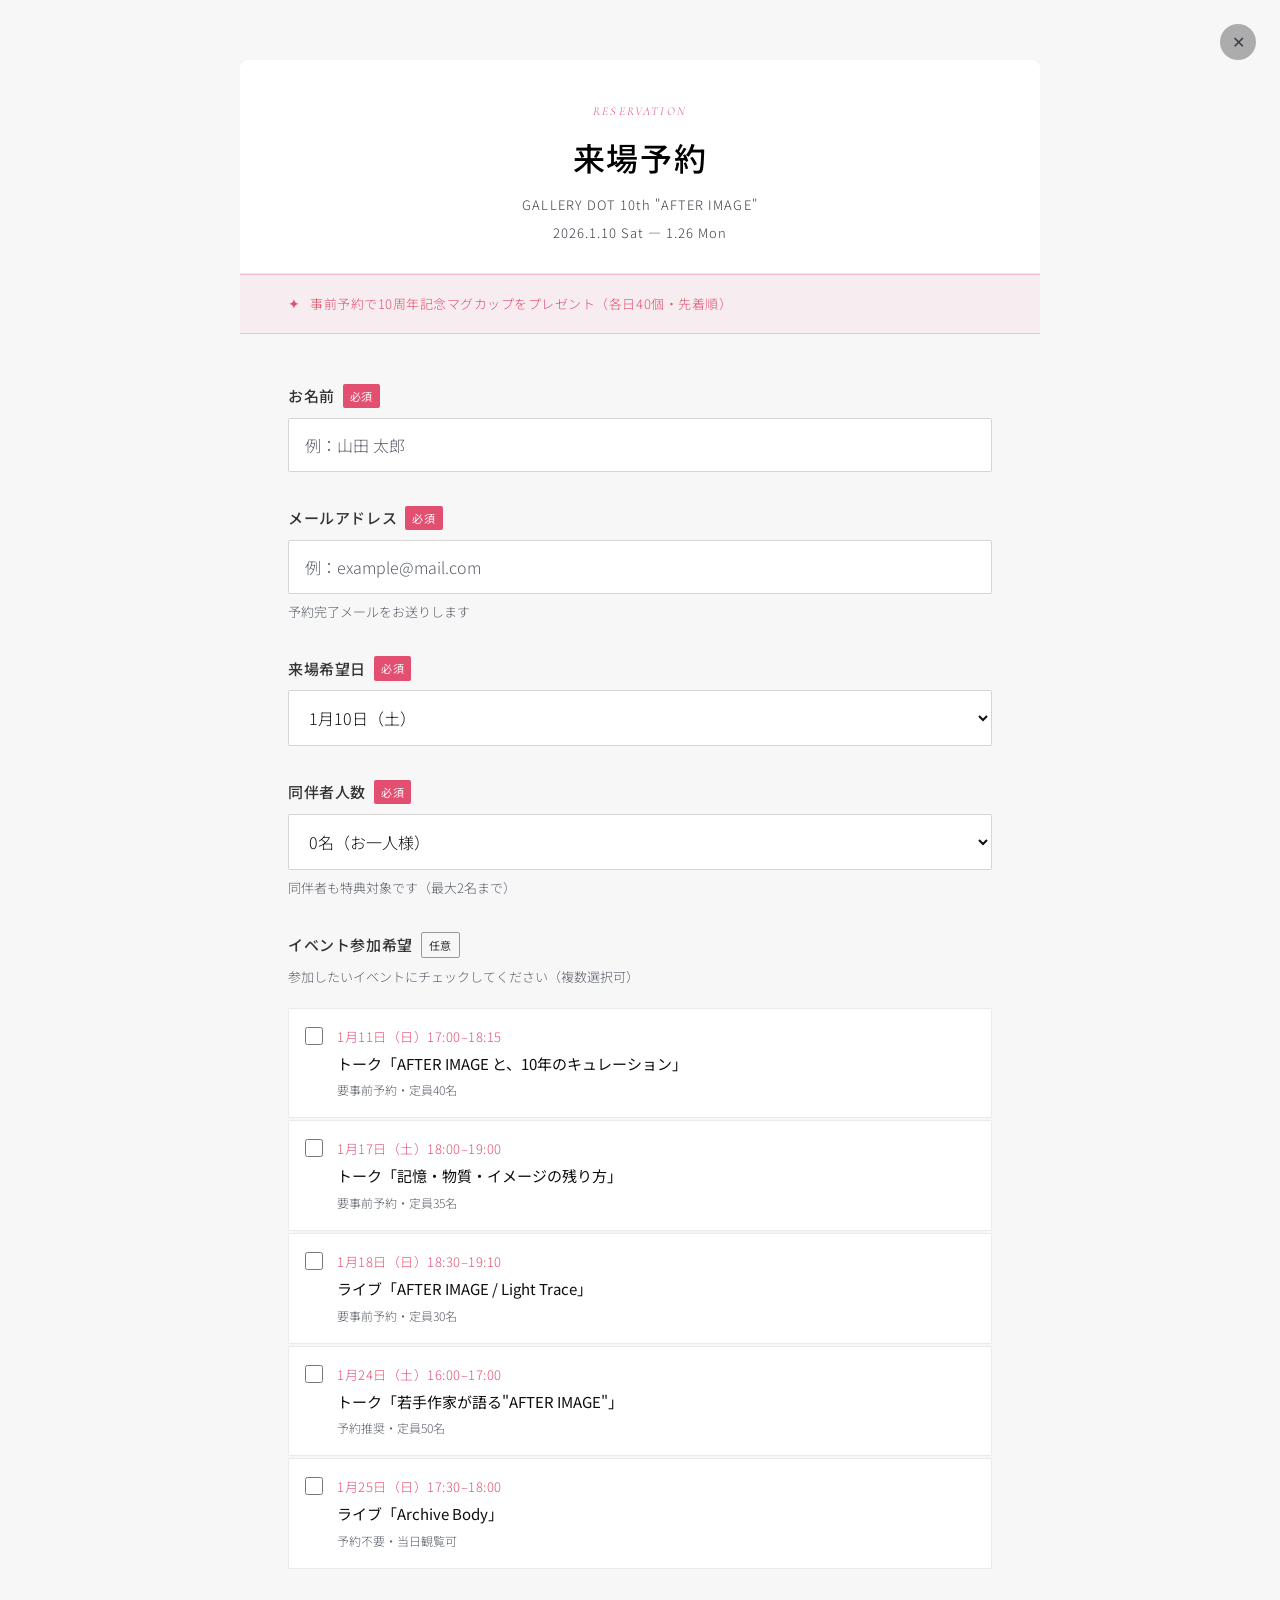
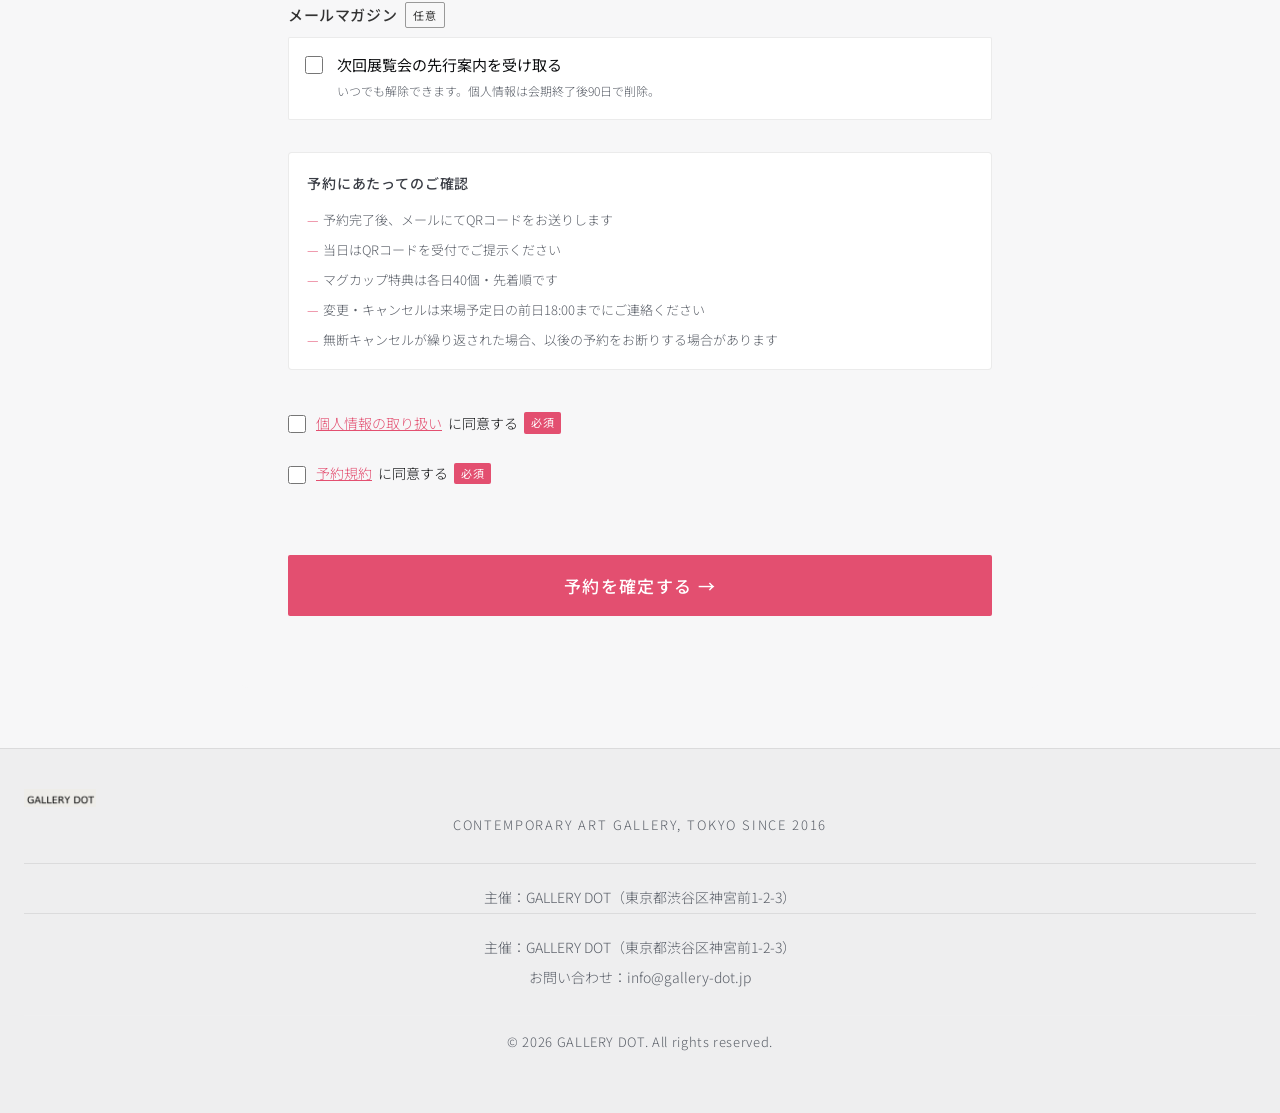
==== reservation.html @ 7c8cb05c "GALLERY DOT LP 完成版" ====
<!DOCTYPE html>
<html lang="ja">
<head>
<meta charset="UTF-8">
<meta name="viewport" content="width=device-width, initial-scale=1.0, maximum-scale=1.0">
<title>来場予約 | GALLERY DOT 10th "AFTER IMAGE"</title>
<meta name="description" content="GALLERY DOT 10周年記念展「AFTER IMAGE」の来場予約フォームです。事前予約で限定マグカップをプレゼント。">
<link rel="icon" href="favicon.ico">
<link rel="icon" type="image/png" sizes="32x32" href="favicon-32x32.png">
<link rel="icon" type="image/png" sizes="16x16" href="favicon-16x16.png">
<link rel="apple-touch-icon" href="apple-touch-icon.png">
<link rel="manifest" href="site.webmanifest">
<link rel="preconnect" href="https://fonts.googleapis.com">
<link href="https://fonts.googleapis.com/css2?family=Cormorant:ital,wght@0,300;0,400;1,300;1,400&family=Noto+Sans+JP:wght@300;400;500&display=swap" rel="stylesheet">
<link rel="stylesheet" href="style.css">
<link rel="stylesheet" href="reservation.css">
</head>
<body>

<!-- 閉じるボタン -->
<a href="index.html" class="rsv-close">✕</a>

<!-- ヘッダー -->
<section class="rsv-hero">
  <p class="rsv-label">Reservation</p>
  <h1 class="rsv-h1">来場予約</h1>
  <p class="rsv-sub">GALLERY DOT 10th "AFTER IMAGE"</p>
  <p class="rsv-date">2026.1.10 Sat — 1.26 Mon</p>
</section>

<!-- 特典バナー -->
<div class="rsv-gift-bar">
  <span class="rsv-gift-icon">✦</span>
  <p class="rsv-gift-txt">事前予約で10周年記念マグカップをプレゼント（各日40個・先着順）</p>
</div>

<!-- フォーム -->
<section class="rsv-form-sec">
  <form class="rsv-form" onsubmit="handleSubmit(event); return false;" novalidate>

    <!-- お名前 -->
    <div class="rsv-field">
      <label class="rsv-lbl">お名前 <span class="rsv-req">必須</span></label>
      <input type="text" name="name" class="rsv-input" placeholder="例：山田 太郎" required>
    </div>

    <!-- メールアドレス -->
    <div class="rsv-field">
      <label class="rsv-lbl">メールアドレス <span class="rsv-req">必須</span></label>
      <input type="email" name="email" class="rsv-input" placeholder="例：example@mail.com" required>
      <p class="rsv-hint">予約完了メールをお送りします</p>
    </div>

    <!-- 来場希望日 -->
    <div class="rsv-field">
      <label class="rsv-lbl">来場希望日 <span class="rsv-req">必須</span></label>
      <select name="date" class="rsv-select" required>
        <option value="0110">1月10日（土）</option>
        <option value="0111">1月11日（日）</option>
        <option value="0112">1月12日（月）</option>
        <option value="0113">1月13日（火）※休廊</option>
        <option value="0114">1月14日（水）</option>
        <option value="0115">1月15日（木）</option>
        <option value="0116">1月16日（金）</option>
        <option value="0117">1月17日（土）</option>
        <option value="0118">1月18日（日）</option>
        <option value="0119">1月19日（月）</option>
        <option value="0120">1月20日（火）※休廊</option>
        <option value="0121">1月21日（水）</option>
        <option value="0122">1月22日（木）</option>
        <option value="0123">1月23日（金）</option>
        <option value="0124">1月24日（土）</option>
        <option value="0125">1月25日（日）</option>
        <option value="0126">1月26日（月）</option>
      </select>
    </div>

    <!-- 同伴者人数 -->
    <div class="rsv-field">
      <label class="rsv-lbl">同伴者人数 <span class="rsv-req">必須</span></label>
      <select name="companions" class="rsv-select" required>
        <option value="0">0名（お一人様）</option>
        <option value="1">1名</option>
        <option value="2">2名</option>
      </select>
      <p class="rsv-hint">同伴者も特典対象です（最大2名まで）</p>
    </div>

    <!-- イベント参加希望 -->
    <div class="rsv-field">
      <label class="rsv-lbl">イベント参加希望 <span class="rsv-opt">任意</span></label>
      <p class="rsv-hint" style="margin-bottom:12px;">参加したいイベントにチェックしてください（複数選択可）</p>

      <div class="rsv-check-list">
        <label class="rsv-check-row">
          <input type="checkbox" class="rsv-checkbox" value="1111">
          <div class="rsv-check-body">
            <p class="rsv-check-date">1月11日（日）17:00–18:15</p>
            <p class="rsv-check-title">トーク「AFTER IMAGE と、10年のキュレーション」</p>
            <p class="rsv-check-note">要事前予約・定員40名</p>
          </div>
        </label>

        <label class="rsv-check-row">
          <input type="checkbox" class="rsv-checkbox" value="1117">
          <div class="rsv-check-body">
            <p class="rsv-check-date">1月17日（土）18:00–19:00</p>
            <p class="rsv-check-title">トーク「記憶・物質・イメージの残り方」</p>
            <p class="rsv-check-note">要事前予約・定員35名</p>
          </div>
        </label>

        <label class="rsv-check-row">
          <input type="checkbox" class="rsv-checkbox" value="1118">
          <div class="rsv-check-body">
            <p class="rsv-check-date">1月18日（日）18:30–19:10</p>
            <p class="rsv-check-title">ライブ「AFTER IMAGE / Light Trace」</p>
            <p class="rsv-check-note">要事前予約・定員30名</p>
          </div>
        </label>

        <label class="rsv-check-row">
          <input type="checkbox" class="rsv-checkbox" value="1124">
          <div class="rsv-check-body">
            <p class="rsv-check-date">1月24日（土）16:00–17:00</p>
            <p class="rsv-check-title">トーク「若手作家が語る"AFTER IMAGE"」</p>
            <p class="rsv-check-note">予約推奨・定員50名</p>
          </div>
        </label>

        <label class="rsv-check-row">
          <input type="checkbox" class="rsv-checkbox" value="1125">
          <div class="rsv-check-body">
            <p class="rsv-check-date">1月25日（日）17:30–18:00</p>
            <p class="rsv-check-title">ライブ「Archive Body」</p>
            <p class="rsv-check-note">予約不要・当日観覧可</p>
          </div>
        </label>
      </div>
    </div>

    <!-- メールマガジン -->
    <div class="rsv-field">
      <label class="rsv-lbl">メールマガジン <span class="rsv-opt">任意</span></label>
      <label class="rsv-check-row">
        <input type="checkbox" class="rsv-checkbox" value="mail">
        <div class="rsv-check-body">
          <p class="rsv-check-title">次回展覧会の先行案内を受け取る</p>
          <p class="rsv-check-note">いつでも解除できます。個人情報は会期終了後90日で削除。</p>
        </div>
      </label>
    </div>

    <!-- 注意事項 -->
    <div class="rsv-notes">
      <p class="rsv-notes-head">予約にあたってのご確認</p>
      <ul class="rsv-notes-list">
        <li>予約完了後、メールにてQRコードをお送りします</li>
        <li>当日はQRコードを受付でご提示ください</li>
        <li>マグカップ特典は各日40個・先着順です</li>
        <li>変更・キャンセルは来場予定日の前日18:00までにご連絡ください</li>
        <li>無断キャンセルが繰り返された場合、以後の予約をお断りする場合があります</li>
      </ul>
    </div>

    <!-- 同意チェックボックス -->
    <div class="rsv-field">
      <label class="rsv-agree-row">
        <input type="checkbox" class="rsv-checkbox" id="agreePrivacy">
        <span class="rsv-agree-txt"><a href="#" class="rsv-agree-link">個人情報の取り扱い</a>に同意する <span class="rsv-req">必須</span></span>
      </label>
      <label class="rsv-agree-row">
        <input type="checkbox" class="rsv-checkbox" id="agreeTerms">
        <span class="rsv-agree-txt"><a href="#" class="rsv-agree-link">予約規約</a>に同意する <span class="rsv-req">必須</span></span>
      </label>
      <p class="rsv-error" id="agreeError"></p>
    </div>

    <!-- 送信ボタン -->
    <button type="button" class="rsv-submit" onclick="handleSubmit(event)">
      予約を確定する →
    </button>

  </form>
</section>

<!-- フッター -->
<footer class="footer">
  <img src="images/gallery_dot_logo.png" alt="GALLERY DOT" class="footer-logo">
  <p class="footer-tag">Contemporary Art Gallery, Tokyo since 2016</p>
  <div class="footer-info">
    主催：GALLERY DOT（東京都渋谷区神宮前1-2-3）<br>
    <div class="footer-info">
    主催：GALLERY DOT（東京都渋谷区神宮前1-2-3）<br>
    お問い合わせ：<a href="mailto:info@gallery-dot.jp">info@gallery-dot.jp</a>
  </div>
  <p class="footer-copy">&copy; 2026 GALLERY DOT. All rights reserved.</p>
</footer>

<script src="reservation.js"></script>

</body>
</html>
---- style.css ----
:root {
  --ink:#111216; --ink2:#18191f; --slate:#5A5F68;
  --mist:#F7F7F8; --mist2:#EEEEEF;
  --magenta:#E34F70; --aqua:#3AA7C9;
  --t1:#F0F0F2; --t2:#A8ABB4; --t3:#5A5F68;
  --lt1:#0D0E10; --lt2:#3A3D45; --lt3:#5A5F68;
  --bd:rgba(255,255,255,0.07); --bd2:rgba(255,255,255,0.13);
  --lbd:rgba(0,0,0,0.08); --lbd2:rgba(0,0,0,0.16);
  --ff-d:'Cormorant','Georgia',serif;
  --ff-b:'Noto Sans JP',sans-serif;
}
*,*::before,*::after{box-sizing:border-box;margin:0;padding:0;}
html,body{margin:0;padding:0;width:100%;}
html{scroll-behavior:smooth;-webkit-tap-highlight-color:transparent;background:#111216;overflow-y:scroll;}
html::-webkit-scrollbar{display:none;}
html{-ms-overflow-style:none;scrollbar-width:none;}
body{background:var(--ink);color:var(--t1);font-family:var(--ff-b);font-weight:300;font-size:16px;line-height:1.85;max-width:430px;margin:0 auto;overflow-x:hidden;}
img{display:block;width:100%;height:auto;}
a{color:inherit;text-decoration:none;}

/* HERO */
.hero{position:relative;min-height:100vh;min-height:100svh;display:flex;flex-direction:column;justify-content:flex-end;padding-bottom:64px;overflow:hidden;}
.hero-bg{position:absolute;inset:0;z-index:0;background:#080a0c;}
.hero-bg img{width:100%;height:100%;object-fit:cover;object-position:20% center;opacity:.9;}
.hero-ov{position:absolute;inset:0;z-index:1;background:linear-gradient(to bottom,rgba(11,12,16,.1) 0%,rgba(11,12,16,.05) 30%,rgba(11,12,16,.55) 60%,rgba(11,12,16,.95) 85%,rgba(11,12,16,1) 100%);}
.hero-content{position:relative;z-index:2;padding:0 24px;}
.hero-eye{font-size:16px;letter-spacing:.14em;color:var(--magenta);text-transform:uppercase;margin-bottom:18px;display:flex;align-items:center;gap:10px;}
.hero-eye::before{content:'';display:block;width:20px;height:1px;background:var(--magenta);}
.hero-h1{font-family:var(--ff-d);font-weight:300;font-size:62px;letter-spacing:.03em;line-height:.92;color:var(--t1);margin-bottom:6px;}
.hero-h1 em{font-style:italic;color:var(--magenta);}
.hero-sub{font-family:var(--ff-d);font-size:32px;letter-spacing:.6em;color:var(--t1);font-weight:300;margin-bottom:28px;font-style:italic;opacity:.6;text-indent:.6em;}
.hero-date{font-size:16px;letter-spacing:.08em;color:var(--t2);margin-bottom:4px;}
.hero-date strong{color:var(--t1);font-weight:400;}
.hero-venue{font-size:16px;letter-spacing:.06em;color:var(--t3);margin-bottom:32px;}
.cta-stack{display:flex;flex-direction:column;gap:10px;}
.btn-p{display:flex;align-items:center;justify-content:center;gap:8px;background:transparent;color:var(--magenta);font-size:16px;letter-spacing:.08em;font-weight:500;text-transform:uppercase;padding:15px;border-radius:2px;border:1.5px solid var(--magenta);}
.btn-p:active{background:rgba(227,79,112,.1);}
.btn-s{display:flex;align-items:center;justify-content:center;border:0.5px solid var(--bd2);color:var(--t2);font-size:16px;letter-spacing:.08em;text-transform:uppercase;padding:14px;border-radius:2px;}
.hero-scroll{position:absolute;bottom:14px;left:0;right:0;z-index:3;display:flex;justify-content:center;opacity:.28;}
.scroll-line{width:1px;height:36px;background:linear-gradient(to bottom,transparent,var(--t2));animation:sDown 2.2s ease-in-out infinite;}
@keyframes sDown{0%{transform:scaleY(0);transform-origin:top;}50%{transform:scaleY(1);transform-origin:top;}51%{transform:scaleY(1);transform-origin:bottom;}100%{transform:scaleY(0);transform-origin:bottom;}}
@keyframes fUp{from{opacity:0;transform:translateY(16px);}to{opacity:1;transform:translateY(0);}}
.hero-content>*{opacity:0;animation:fUp .85s ease-out forwards;}
.hero-eye{animation-delay:.15s;}.hero-h1{animation-delay:.3s;}.hero-sub{animation-delay:.42s;}.hero-date{animation-delay:.52s;}.hero-venue{animation-delay:.57s;}.cta-stack{animation-delay:.68s;}

/* A-2: 条件テキスト */
.hero-condition {
  font-size: 13px;
  color: var(--t3);
  text-align: center;
  margin-top: 8px;
  letter-spacing: .04em;
}

/* SECTION */
.sec{padding:60px 24px;}
.sec-alt{background:var(--ink2);}
.sec-light{background:var(--mist);color:var(--lt1);}
.sec-light .slabel{color:var(--magenta);}
.sec-light .sec-h{color:var(--lt1);}
.slabel{display:block;font-family:var(--ff-d);font-style:italic;font-size:13px;letter-spacing:.18em;color:var(--magenta);text-transform:uppercase;margin-bottom:12px;}
.sec-h{font-family:var(--ff-d);font-weight:300;font-size:30px;line-height:1.2;color:var(--t1);margin-bottom:20px;}
.divider{width:28px;height:1px;background:var(--magenta);margin:18px 0;}

/* GIFT (light) */
.gift-badge{display:inline-flex;align-items:center;gap:6px;border:0.5px solid var(--magenta);padding:5px 14px;border-radius:2px;font-size:14px;letter-spacing:.1em;color:var(--magenta);text-transform:uppercase;margin-bottom:20px;}
.gift-h{font-family:var(--ff-d);font-size:28px;font-weight:300;line-height:1.3;color:var(--lt1);margin-bottom:5px;}
.gift-sub{font-size:16px;letter-spacing:.12em;color:var(--lt3);margin-bottom:22px;white-space:nowrap;}
.gift-img{width:100%;aspect-ratio:16/10;border-radius:3px;overflow:hidden;margin-bottom:22px;}
.gift-img img{width:100%;height:100%;object-fit:cover;object-position:center;}
.gift-appeal{margin-bottom:20px;display:flex;flex-direction:column;gap:10px;}
.gift-appeal-row{display:flex;align-items:flex-start;gap:12px;padding:14px 16px;background:#fff;border-radius:3px;border-left:2px solid var(--magenta);box-shadow:0 1px 4px rgba(0,0,0,.06);}
.gift-appeal-icon{font-size:16px;flex-shrink:0;margin-top:2px;}
.gift-appeal-text{font-size:16px;color:var(--lt2);line-height:1.7;}
.gift-appeal-text strong{color:var(--lt1);font-weight:500;}
.gift-box{background:rgba(227,79,112,.07);border:0.5px solid rgba(227,79,112,.3);border-radius:4px;padding:18px;margin-bottom:14px;}
.gift-box-head{font-size:16px;letter-spacing:.08em;color:var(--magenta);margin-bottom:12px;display:flex;align-items:center;gap:8px;font-weight:500;}
.gift-box-head::before{content:'!';width:22px;height:22px;border-radius:50%;background:var(--magenta);color:#fff;font-size:13px;font-weight:700;display:flex;align-items:center;justify-content:center;flex-shrink:0;}
.gift-list{list-style:none;display:flex;flex-direction:column;gap:9px;}
.gift-list li{font-size:16px;color:var(--lt2);padding-left:18px;position:relative;line-height:1.7;}
.gift-list li::before{content:'—';position:absolute;left:0;color:var(--magenta);top:2px;}
.gift-note{font-size:16px;color:var(--lt3);line-height:1.85;}

/* C-1: STEP図 */
.gift-steps {
  display: flex;
  align-items: center;
  justify-content: center;
  gap: 8px;
  margin-bottom: 24px;
  padding: 16px;
  background: #fff;
  border-radius: 4px;
}
.gift-step {
  display: flex;
  flex-direction: column;
  align-items: center;
  justify-content: flex-start;
  gap: 6px;
  flex: 1;
  min-height: 70px;
}
.gift-step-num {
  width: 28px;
  height: 28px;
  border-radius: 50%;
  background: var(--magenta);
  color: #fff;
  font-size: 14px;
  font-weight: 700;
  display: flex;
  align-items: center;
  justify-content: center;
}
.gift-step-txt {
  font-size: 11px;
  color: var(--lt2);
  text-align: center;
  line-height: 1.5;
  word-break: keep-all;
}
.gift-step-arrow {
  font-size: 16px;
  color: var(--magenta);
  flex-shrink: 0;
}

/* CONCEPT */
.concept{position:relative;overflow:hidden;}
.concept::before{content:'AFTER IMAGE';position:absolute;top:14px;right:-20px;font-family:var(--ff-d);font-size:74px;font-weight:300;color:rgba(227,79,112,.04);white-space:nowrap;pointer-events:none;z-index:0;}
.concept-body{font-family:var(--ff-d);font-size:20px;font-weight:300;line-height:2.05;color:var(--t2);margin-bottom:22px;position:relative;z-index:1;}
.concept-body em{font-style:italic;color:var(--t1);}
.concept-body em:not([class]){font-size:inherit;vertical-align:baseline;}
.concept-num-inline{font-size:36px;vertical-align:baseline;}
.gift-num{font-size:46px;vertical-align:baseline;font-family:var(--ff-d);font-style:italic;}
.concept-note{font-size:16px;color:var(--t3);line-height:2.0;}
.concept-num{margin-top:36px;display:flex;align-items:center;gap:10px;}
.concept-n{font-family:var(--ff-d);font-size:70px;font-weight:300;color:var(--magenta);line-height:1;opacity:.5;overflow:visible;display:block;min-width:80px;}
.concept-nt{font-size:16px;letter-spacing:.12em;text-transform:uppercase;color:var(--t3);line-height:1.8;}

/* ARTISTS */
.artists{padding:60px 0;}
.artists-hd{padding:0 24px;margin-bottom:28px;}
.a-list{padding:0 24px;display:flex;flex-direction:column;gap:2px;}
.a-card{display:grid;grid-template-columns:100px 1fr;background:var(--ink2);border-radius:2px;overflow:hidden;}
.a-img{width:100px;aspect-ratio:1;overflow:hidden;flex-shrink:0;}
.a-img img{width:100%;height:100%;object-fit:cover;}
.a-body{padding:14px 15px;display:flex;flex-direction:column;justify-content:center;gap:4px;}
.a-name{font-size:17px;font-weight:400;color:var(--t1);letter-spacing:.04em;}
.a-en{font-family:var(--ff-d);font-size:14px;font-style:italic;color:var(--t3);}
.a-med{font-size:13px;letter-spacing:.08em;color:var(--aqua);text-transform:uppercase;margin-top:4px;}
.a-work{font-family:var(--ff-d);font-size:13px;font-style:italic;color:var(--t3);margin-top:1px;}
.a-inq{display:inline-flex;align-items:center;gap:5px;margin-top:8px;font-size:13px;letter-spacing:.06em;color:var(--magenta);border:0.5px solid rgba(227,79,112,.4);padding:5px 10px;border-radius:2px;transition:background .2s;align-self:flex-start;}
.a-inq:active{background:rgba(227,79,112,.12);}
.a-note{font-size:16px;color:var(--t3);padding:16px 24px 0;line-height:1.85;}

/* TIMELINE */
.tl-list{position:relative;margin-top:28px;}
.tl-list::before{content:'';position:absolute;top:8px;bottom:0;left:44px;width:0.5px;background:var(--bd);}
.tl-row{display:grid;grid-template-columns:56px 1fr;gap:14px;margin-bottom:24px;position:relative;}
.tl-row:last-child{margin-bottom:0;}
.tl-yr{font-family:var(--ff-d);font-size:16px;font-weight:400;color:var(--magenta);letter-spacing:.04em;text-align:right;padding-top:2px;position:relative;}
.tl-yr::after{content:'';position:absolute;right:-19px;top:8px;width:6px;height:6px;border-radius:50%;background:var(--bd2);border:0.5px solid var(--slate);display:none;}
.tl-row.hl .tl-yr::after{background:var(--magenta);border-color:var(--magenta);box-shadow:0 0 7px rgba(227,79,112,.5);}
.tl-txt{font-size:16px;color:var(--t2);line-height:1.85;padding-top:1px;}
.tl-tag{display:inline-block;font-size:13px;letter-spacing:.06em;color:var(--aqua);border:0.5px solid rgba(58,167,201,.4);padding:2px 8px;border-radius:2px;margin-top:5px;}

/* イベントカード画像 */
.ev-img{width:100%;aspect-ratio:16/9;overflow:hidden;border-radius:2px;margin-bottom:14px;}
.ev-img img{width:100%;height:100%;object-fit:cover;}

/* EVENTS (light) */
.ev-card{background:#fff;padding:20px;border-radius:3px;box-shadow:0 1px 4px rgba(0,0,0,.07);}
.ev-type{font-size:17px;letter-spacing:.04em;text-transform:none;margin-bottom:8px;font-weight:500;}
.ev-type.talk{color:var(--aqua);}
.ev-type.live{color:var(--magenta);}
.ev-title{font-family:var(--ff-d);font-size:20px;font-weight:400;line-height:1.4;color:var(--lt1);margin-bottom:10px;}
.ev-meta{display:flex;flex-direction:column;gap:4px;margin-bottom:12px;}
.ev-row{display:flex;gap:10px;font-size:16px;color:var(--lt3);}
.ev-row b{color:var(--lt2);font-weight:500;min-width:32px;}
.ev-speakers{font-size:16px;color:var(--lt2);line-height:1.85;border-top:0.5px solid var(--lbd);padding-top:10px;}
.ev-chip{display:inline-flex;align-items:center;gap:5px;margin-top:12px;font-size:14px;letter-spacing:.06em;text-transform:uppercase;color:var(--aqua);border:0.5px solid rgba(58,167,201,.5);padding:7px 14px;border-radius:2px;}
.ev-free{font-size:16px;color:var(--lt3);margin-top:10px;}

/* INFO */
.info-grid{margin-top:24px;display:flex;flex-direction:column;}
.info-row{display:grid;grid-template-columns:68px 1fr;gap:14px;padding:16px 0;border-bottom:0.5px solid var(--bd);}
.info-row:first-child{border-top:0.5px solid var(--bd);}
.info-lbl{font-size:14px;letter-spacing:.1em;color:var(--t2);text-transform:uppercase;padding-top:2px;}
.info-val{font-size:17px;color:var(--t1);line-height:1.85;}
.info-val strong{color:var(--t1);font-weight:500;}
.gallery-imgs-wrap{overflow:hidden;}
.gallery-single-img{width:100%;height:auto;display:block;}

/* CTA BANNER */
.cta-banner{padding:64px 24px;text-align:center;position:relative;overflow:hidden;border-top:0.5px solid var(--bd);}
.cta-banner::before{content:'';position:absolute;top:-60%;left:50%;transform:translateX(-50%);width:280px;height:280px;background:radial-gradient(circle,rgba(227,79,112,.09) 0%,transparent 70%);pointer-events:none;}
.cta-h{font-family:var(--ff-d);font-size:40px;font-weight:300;line-height:1.15;margin-bottom:8px;}
.cta-h em{font-style:italic;color:var(--magenta);}
.cta-body{font-size:16px;color:var(--t3);margin-bottom:30px;line-height:2.0;}
.cta-note{font-size:16px;color:var(--t3);margin-top:14px;line-height:1.85;}

/* A-3: 安心コピー */
.cta-reassure {
  font-size: 14px;
  color: var(--t3);
  margin-top: 10px;
  line-height: 1.8;
  text-align: center;
}

.mail-block{margin-top:28px;border:0.5px solid rgba(227,79,112,.35);border-radius:4px;padding:20px;background:rgba(227,79,112,.05);text-align:left;}
.mail-block-head{display:flex;align-items:center;gap:10px;margin-bottom:8px;}
.mail-icon{width:36px;height:36px;border-radius:50%;background:rgba(227,79,112,.18);color:var(--magenta);display:flex;align-items:center;justify-content:center;font-size:16px;flex-shrink:0;}
.mail-title{font-size:16px;font-weight:500;color:var(--t1);}
.mail-desc{font-size:16px;color:var(--t3);line-height:1.8;margin-bottom:16px;}
.mail-btn{display:flex;align-items:center;justify-content:center;gap:6px;background:var(--magenta);color:#fff;font-size:16px;letter-spacing:.08em;font-weight:500;padding:14px;border-radius:2px;text-transform:uppercase;}
.mail-btn:active{opacity:.8;}
.mail-note{font-size:14px;color:var(--t3);margin-top:10px;text-align:center;}

/* FAQ (light) */
.faq-list{margin-top:24px;}
.faq-item{border-bottom:0.5px solid var(--lbd);}
.faq-q{width:100%;display:flex;justify-content:space-between;align-items:flex-start;gap:12px;padding:18px 0;text-align:left;font-size:16px;color:var(--lt2);line-height:1.65;cursor:pointer;background:none;border:none;font-family:var(--ff-b);}
.faq-icon{flex-shrink:0;width:24px;height:24px;border:0.5px solid var(--lbd2);border-radius:50%;display:flex;align-items:center;justify-content:center;font-size:16px;color:var(--lt3);margin-top:2px;transition:all .2s;font-family:monospace;line-height:1;}
.faq-item.on .faq-icon{background:var(--magenta);border-color:var(--magenta);color:#fff;transform:rotate(45deg);}
.faq-a{font-size:16px;color:var(--lt3);line-height:1.9;padding-bottom:18px;display:none;}
.faq-item.on .faq-a{display:block;}

/* LEAD */
.lead-list{margin-top:24px;display:flex;flex-direction:column;gap:10px;}
.lead-card{display:flex;align-items:center;gap:15px;padding:18px;background:var(--ink2);border:0.5px solid var(--bd);border-radius:4px;}
.lead-icon{width:40px;height:40px;border-radius:50%;display:flex;align-items:center;justify-content:center;font-size:17px;flex-shrink:0;}
.li-mail{background:rgba(227,79,112,.14);color:var(--magenta);}
.li-line{background:rgba(6,199,85,.15);color:#06C755;}
.li-ig{background:rgba(225,48,108,.15);color:#E1306C;}
.li-x{background:rgba(255,255,255,.06);color:#fff;}
.lead-name{font-size:16px;color:var(--t1);font-weight:400;margin-bottom:3px;}
.lead-desc{font-size:14px;color:var(--t3);}
.lead-arr{color:var(--t3);font-size:20px;margin-left:auto;}

/* MINI CTA（アーティスト後・イベント後・FAQ後） */
.mini-cta{
  margin-top:28px;
  padding:22px 20px;
  background:var(--ink);
  border:0.5px solid rgba(227,79,112,.3);
  border-radius:4px;
  display:flex;
  flex-direction:column;
  gap:12px;
  text-align:center;
}
.mini-cta-txt{
  font-size:16px;
  color:var(--t2);
  line-height:1.7;
}
.mini-cta-txt strong{
  display:block;
  font-size:18px;
  color:var(--t1);
  font-weight:400;
  margin-bottom:4px;
  font-family:var(--ff-d);
}
.mini-cta-btn{
  display:flex;align-items:center;justify-content:center;gap:8px;
  background:transparent;color:var(--magenta);
  font-size:16px;letter-spacing:.08em;font-weight:500;
  padding:15px;border-radius:2px;text-transform:uppercase;
  border:1.5px solid var(--magenta);
}
.mini-cta-note{
  font-size:14px;color:var(--t3);
}

/* FOOTER */
.footer{border-top:0.5px solid var(--bd);padding:48px 24px 56px;background:#0d0e10;}
.footer-logo{height:18px;width:auto;margin-bottom:6px;filter:brightness(.6);}
.footer-tag{font-size:13px;letter-spacing:.14em;color:var(--t3);text-transform:uppercase;margin-bottom:26px;}
.footer-info{font-size:14px;color:var(--t3);line-height:2.2;border-top:0.5px solid var(--bd);padding-top:18px;margin-bottom:18px;}
.footer-links{display:flex;flex-direction:column;gap:8px;}
.footer-links a{font-size:13px;color:var(--t3);text-decoration:underline;text-underline-offset:3px;letter-spacing:.05em;}
.footer-copy{font-size:13px;color:var(--t3);letter-spacing:.05em;margin-top:22px;padding-top:14px;border-top:0.5px solid var(--bd);line-height:1.9;}

/* B-2: フッターCTA */
.footer-cta {
  text-align: center;
  padding-bottom: 36px;
  margin-bottom: 36px;
  border-bottom: 0.5px solid var(--bd);
}
.footer-cta-txt {
  font-family: var(--ff-d);
  font-size: 18px;
  font-weight: 300;
  color: var(--t2);
  margin-bottom: 16px;
  letter-spacing: .08em;
}
.footer-cta-btn {
  max-width: 320px;
  margin: 0 auto;
}
.footer-num {
  font-size: 26px;
  vertical-align: baseline;
  font-family: var(--ff-d);
  font-style: italic;
}

/* ===========================
   PC対応（768px以上）
=========================== */
@media (min-width: 768px) {

  /* bodyの幅制限を解除・中央寄せ */
  body {
    max-width: 1200px;
    margin: 0 auto;
  }

  /* コンテンツ幅を800pxに絞って中央寄せ */
  .sec,
  .artists,
  .footer {
    padding-left: max(40px, calc((100% - 800px) / 2));
    padding-right: max(40px, calc((100% - 800px) / 2));
  }

  /* タイムラインはposition:absoluteを使うのでpaddingをリセット */
  #history {
    padding-left: max(40px, calc((100% - 800px) / 2));
    padding-right: max(40px, calc((100% - 800px) / 2));
  }
  #history .tl-list {
    position: relative;
  }

  /* タイムラインの点をPC版で非表示（線だけで十分） */
  .tl-yr::after {
    display: none;
  }

  /* ヒーローはコンテンツだけ中央に */
  .hero-content {
    max-width: 800px;
    margin: 0 auto;
    padding-left: 60px;
    padding-right: 60px;
  }

  /* ヒーロー画像：白い線が見えないよう左の作品だけ表示 */
  .hero-bg img {
    object-position: 15% center;
  }
}

/* ===========================
   インラインCSS移行分
=========================== */

/* アーティスト見出し */
.artists-h {
  margin-bottom: 0;
}

/* アーティスト画像のobject-position */
.img-pos-orihara { object-position: 20% center; }
.img-pos-nori    { object-position: center 30%; }
.img-pos-saeki   { object-position: center 20%; }
.img-pos-hanna   { object-position: center 15%; }

/* CTAバナーボタン */
.cta-banner-btn {
  max-width: 320px;
  margin: 0 auto;
}

/* タイムライン内ラッパー */
.tl-inner {
  display: flex;
  flex-direction: column;
  gap: 2px;
}

/* info-val小サイズ */
.info-val-sm {
  font-size: 12px;
}

/* info補足テキスト */
.info-note {
  font-size: 11px;
  color: var(--t3);
}

/* メール問い合わせリンク */
.contact-mail-wrap {
  margin-top: 24px;
  text-align: center;
}
.contact-mail-link {
  font-size: 14px;
  color: var(--aqua);
  text-decoration: underline;
  text-underline-offset: 3px;
}
---- reservation.css ----
/* ===========================
   reservation.css
   予約フォームページ専用スタイル
   style.cssと併用すること
=========================== */

/* 白地ベース上書き */
html {
  background: #F7F7F8;
}
body {
  background: #F7F7F8;
  color: var(--lt1);
}
.nav {
  background: rgba(255,255,255,0.95);
  border-bottom: 0.5px solid var(--lbd);
}
.nav-btn {
  background: var(--magenta);
  color: #fff;
  font-size: 11px;
}

/* 閉じるボタン */
.rsv-close {
  position: fixed;
  top: 16px;
  right: 16px;
  width: 36px;
  height: 36px;
  background: rgba(0,0,0,.3);
  color: var(--lt2);
  border-radius: 50%;
  display: flex;
  align-items: center;
  justify-content: center;
  font-size: 16px;
  z-index: 100;
  text-decoration: none;
}

/* ヒーロー */
.rsv-hero {
  padding: 24px 24px 16px;
  margin-top: 24px;
  text-align: center;
  background: #fff;
  border-bottom: 0.5px solid var(--lbd);
  border-radius: 8px 8px 0 0;
}
.rsv-label {
  font-family: var(--ff-d);
  font-style: italic;
  font-size: 12px;
  letter-spacing: .18em;
  color: var(--magenta);
  text-transform: uppercase;
  margin-bottom: 6px;
}
.rsv-h1 {
  font-family: var(--ff-b);
  font-size: 24px;
  font-weight: 500;
  color: #000;
  margin-bottom: 6px;
  letter-spacing: .05em;
}
.rsv-sub {
  font-family: var(--ff-b);
  font-size: 13px;
  letter-spacing: .08em;
  color: var(--lt2);
  margin-bottom: 4px;
}
.rsv-date {
  font-size: 13px;
  letter-spacing: .08em;
  color: var(--lt2);
}

/* 特典バナー */
.rsv-gift-bar {
  display: flex;
  align-items: center;
  gap: 10px;
  padding: 14px 24px;
  background: #fff;
  border-top: 0.5px solid rgba(227, 79, 112, .3);
}
.rsv-gift-icon {
  color: var(--magenta);
  font-size: 14px;
  flex-shrink: 0;
}
.rsv-gift-txt {
  font-size: 13px;
  color: var(--magenta);
  letter-spacing: .04em;
  line-height: 1.6;
}

/* フォームセクション */
.rsv-form-sec {
  padding: 40px 24px 60px;
  background: #fff;
  margin-bottom: 40px;
}.rsv-form {
  display: flex;
  flex-direction: column;
  gap: 32px;
}

/* フィールド */
.rsv-field {
  display: flex;
  flex-direction: column;
  gap: 8px;
}
.rsv-lbl {
  font-size: 15px;
  font-weight: 500;
  color: var(--lt1);
  letter-spacing: .04em;
  display: flex;
  align-items: center;
  gap: 8px;
}
.rsv-req {
  font-size: 11px;
  color: #fff;
  background: var(--magenta);
  padding: 2px 7px;
  border-radius: 2px;
  font-weight: 400;
  letter-spacing: .06em;
}
.rsv-opt {
  font-size: 11px;
  color: var(--lt3);
  background: var(--mist2);
  border: 0.5px solid var(--lbd);
  padding: 2px 7px;
  border-radius: 2px;
  font-weight: 400;
  letter-spacing: .06em;
}
.rsv-hint {
  font-size: 13px;
  color: var(--lt3);
  line-height: 1.6;
}

/* インプット */
.rsv-input,
.rsv-select {
  width: 100%;
  padding: 14px 16px;
  background: #fff;
  border: 0.5px solid var(--lbd2);
  border-radius: 2px;
  color: var(--lt1);
  font-size: 16px;
  font-family: var(--ff-b);
  font-weight: 300;
  outline: none;
  transition: border-color .2s;
}
.rsv-input:focus,
.rsv-select:focus {
  border-color: var(--magenta);
}
.rsv-input::placeholder {
  color: var(--lt3);
}
.rsv-select option {
  background: #fff;
  color: var(--lt1);
}

/* チェックボックスリスト */
.rsv-check-list {
  display: flex;
  flex-direction: column;
  gap: 2px;
}
.rsv-check-row {
  display: flex;
  align-items: flex-start;
  gap: 14px;
  padding: 16px;
  background: var(--mist);
  border: 0.5px solid var(--lbd);
  border-radius: 2px;
  cursor: pointer;
  transition: border-color .2s;
}
.rsv-check-row:has(.rsv-checkbox:checked) {
  border-color: var(--magenta);
  background: rgba(227, 79, 112, .05);
}
.rsv-checkbox {
  width: 18px;
  height: 18px;
  flex-shrink: 0;
  margin-top: 2px;
  accent-color: var(--magenta);
  cursor: pointer;
}
.rsv-check-body {
  display: flex;
  flex-direction: column;
  gap: 4px;
}
.rsv-check-date {
  font-size: 13px;
  color: var(--magenta);
  letter-spacing: .04em;
}
.rsv-check-title {
  font-size: 15px;
  color: var(--lt1);
  line-height: 1.5;
  font-weight: 400;
}
.rsv-check-note {
  font-size: 12px;
  color: var(--lt3);
}

/* 注意事項 */
.rsv-notes {
  background: var(--mist);
  border: 0.5px solid var(--lbd);
  border-radius: 4px;
  padding: 18px;
}
.rsv-notes-head {
  font-size: 14px;
  font-weight: 500;
  color: var(--lt2);
  letter-spacing: .06em;
  margin-bottom: 12px;
}
.rsv-notes-list {
  list-style: none;
  display: flex;
  flex-direction: column;
  gap: 8px;
}
.rsv-notes-list li {
  font-size: 13px;
  color: var(--lt3);
  padding-left: 16px;
  position: relative;
  line-height: 1.7;
}
.rsv-notes-list li::before {
  content: '—';
  position: absolute;
  left: 0;
  color: var(--magenta);
}

/* 送信ボタン */
.rsv-submit {
  width: 100%;
  padding: 18px;
  background: var(--magenta);
  color: #fff;
  font-size: 17px;
  font-weight: 500;
  letter-spacing: .08em;
  border: none;
  border-radius: 2px;
  cursor: pointer;
  font-family: var(--ff-b);
  transition: opacity .2s;
}
.rsv-submit:active {
  opacity: .8;
}

/* フッター */
.footer {
  background: var(--mist2);
  border-top: 0.5px solid var(--lbd);
}
.footer-logo {
  filter: invert(1);
}
.footer-tag,
.footer-copy {
  color: var(--lt3);
}
.footer-info {
  color: var(--lt3);
  border-top: 0.5px solid var(--lbd);
}
/* 特典バナー */
.rsv-gift-bar {
  display: flex;
  align-items: center;
  gap: 10px;
  padding: 14px 24px;
  background: rgba(227, 79, 112, .06);
  border-top: 0.5px solid rgba(227, 79, 112, .3);
  border-bottom: 0.5px solid rgba(227, 79, 112, .3);
}
.rsv-gift-icon {
  color: var(--magenta);
  font-size: 14px;
  flex-shrink: 0;
}
.rsv-gift-txt {
  font-size: 13px;
  color: var(--magenta);
  letter-spacing: .04em;
  line-height: 1.6;
}

/* フォームセクション */
.rsv-form-sec {
  padding: 40px 24px 60px;
  background: #F7F7F8;
}
.rsv-form {
  display: flex;
  flex-direction: column;
  gap: 32px;
}

/* フィールド */
.rsv-field {
  display: flex;
  flex-direction: column;
  gap: 8px;
}
.rsv-lbl {
  font-size: 15px;
  font-weight: 500;
  color: #333;
  letter-spacing: .04em;
  display: flex;
  align-items: center;
  gap: 8px;
}
.rsv-req {
  font-size: 11px;
  color: #fff;
  background: var(--magenta);
  padding: 2px 7px;
  border-radius: 2px;
  font-weight: 400;
  letter-spacing: .06em;
}
.rsv-opt {
  font-size: 11px;
  color: #333;
  background: transparent;
  border: 0.5px solid #999;
  padding: 2px 7px;
  border-radius: 2px;
  font-weight: 400;
  letter-spacing: .06em;
}
.rsv-hint {
  font-size: 13px;
  color: var(--t3);
  line-height: 1.6;
}

/* インプット */
.rsv-input,
.rsv-select {
  width: 100%;
  padding: 14px 16px;
  background: #fff;
  border: 0.5px solid var(--lbd2);
  border-radius: 2px;
  color: var(--lt1);
  font-size: 16px;
  font-family: var(--ff-b);
  font-weight: 300;
  outline: none;
  transition: border-color .2s;
}
.rsv-input:focus,
.rsv-select:focus {
  border-color: var(--magenta);
}
.rsv-input::placeholder {
  color: var(--lt3);
}
.rsv-select option {
  background: #fff;
  color: var(--lt1);
}

/* チェックボックスリスト */
.rsv-check-list {
  display: flex;
  flex-direction: column;
  gap: 2px;
}
.rsv-check-row {
  display: flex;
  align-items: flex-start;
  gap: 14px;
  padding: 16px;
  background: #fff;
  border: 0.5px solid var(--lbd);
  border-radius: 2px;
  cursor: pointer;
  transition: border-color .2s;
}
.rsv-check-row:has(.rsv-checkbox:checked) {
  border-color: var(--magenta);
  background: rgba(227, 79, 112, .05);
}
.rsv-checkbox {
  width: 18px;
  height: 18px;
  flex-shrink: 0;
  margin-top: 2px;
  accent-color: var(--magenta);
  cursor: pointer;
}
.rsv-check-body {
  display: flex;
  flex-direction: column;
  gap: 4px;
}
.rsv-check-date {
  font-size: 13px;
  color: var(--magenta);
  letter-spacing: .04em;
}
.rsv-check-title {
  font-size: 15px;
  color: var(--lt1);
  line-height: 1.5;
  font-weight: 400;
}
.rsv-check-note {
  font-size: 12px;
  color: var(--lt3);
}

/* 注意事項 */
.rsv-notes {
  background: #fff;
  border: 0.5px solid var(--lbd);
  border-radius: 4px;
  padding: 18px;
}
.rsv-notes-head {
  font-size: 14px;
  font-weight: 500;
  color: var(--lt2);
  letter-spacing: .06em;
  margin-bottom: 12px;
}
.rsv-notes-list {
  list-style: none;
  display: flex;
  flex-direction: column;
  gap: 8px;
}
.rsv-notes-list li {
  font-size: 13px;
  color: var(--lt3);
  padding-left: 16px;
  position: relative;
  line-height: 1.7;
}
.rsv-notes-list li::before {
  content: '—';
  position: absolute;
  left: 0;
  color: var(--magenta);
}

/* 送信ボタン */
.rsv-submit {
  width: 100%;
  padding: 18px;
  background: var(--magenta);
  color: #fff;
  font-size: 17px;
  font-weight: 500;
  letter-spacing: .08em;
  border: none;
  border-radius: 2px;
  cursor: pointer;
  font-family: var(--ff-b);
  transition: opacity .2s;
}
.rsv-submit:active {
  opacity: .8;
}
/* バリデーションエラー */
.rsv-error {
  font-size: 12px;
  color: #e53935;
  margin-top: 4px;
  min-height: 16px;
}
.rsv-input.is-error,
.rsv-select.is-error {
  border-color: #e53935;
}

/* 同意チェックボックス */
.rsv-agree-row {
  display: flex;
  align-items: center;
  gap: 10px;
  padding: 10px 0;
  cursor: pointer;
}
.rsv-agree-txt {
  font-size: 14px;
  color: var(--lt1);
  line-height: 1.6;
  display: flex;
  align-items: center;
  gap: 6px;
  flex-wrap: wrap;
}
.rsv-agree-link {
  color: var(--magenta);
  text-decoration: underline;
}

/* ===========================
   PC対応（768px以上）
=========================== */
@media (min-width: 768px) {

  /* style.cssのbody max-width: 430pxを上書き */
  body {
    max-width: 100%;
  }

  /* ページ全体を中央寄せ */
  .rsv-hero,
  .rsv-gift-bar,
  .rsv-form-sec {
    max-width: 800px;
    margin-left: auto;
    margin-right: auto;
    border-radius: 0;
  }

  .rsv-hero {
    margin-top: 60px;
    border-radius: 8px 8px 0 0;
    padding: 40px 48px 28px;
  }

  .rsv-gift-bar {
    padding: 16px 48px;
  }

  .rsv-form-sec {
    border-radius: 0 0 8px 8px;
    padding: 48px 48px 72px;
    margin-bottom: 60px;
  }

  /* ヒーロー文字サイズ */
  .rsv-h1 {
    font-size: 32px;
  }

  /* 閉じるボタン位置調整 */
  .rsv-close {
    top: 24px;
    right: 24px;
  }

  /* フッター */
  .footer {
    text-align: center;
    padding: 40px 24px;
  }
}
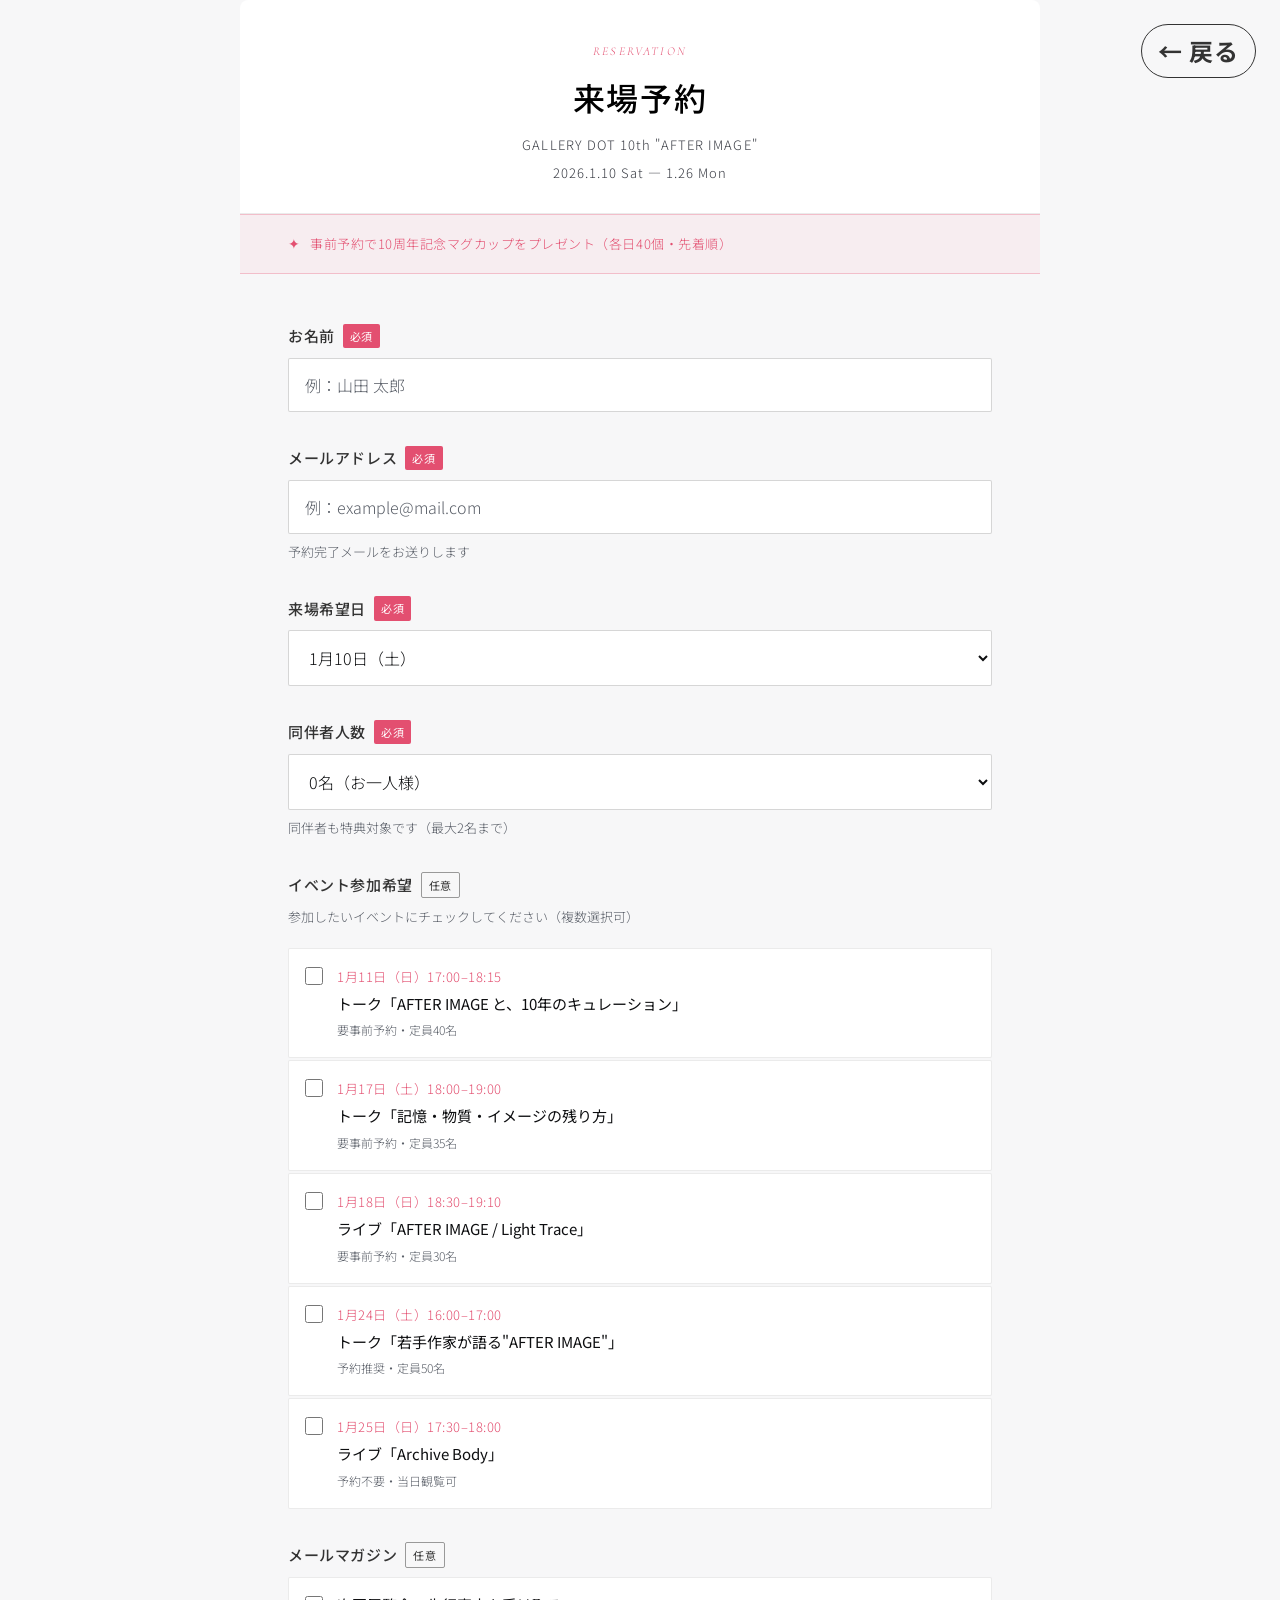
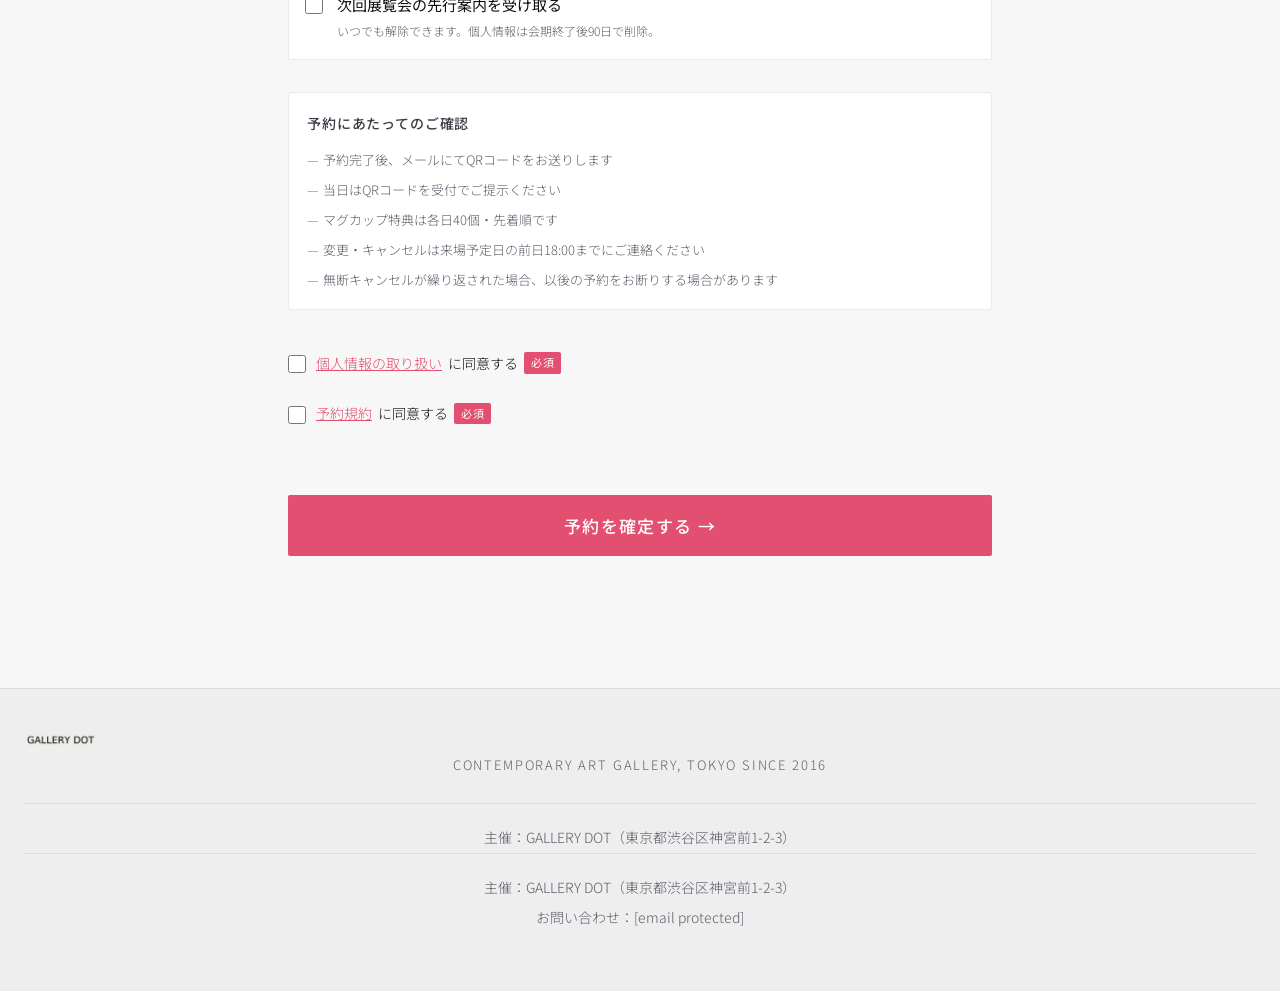
==== commit 1f1e3002: "コーチフィードバック修正" ====
--- a/reservation.html
+++ b/reservation.html
@@ -18,7 +18,7 @@
 <body>
 
 <!-- 閉じるボタン -->
-<a href="index.html" class="rsv-close">✕</a>
+<a href="index.html" class="rsv-back">← 戻る</a>
 
 <!-- ヘッダー -->
 <section class="rsv-hero">
@@ -192,12 +192,6 @@
     主催：GALLERY DOT（東京都渋谷区神宮前1-2-3）<br>
     <div class="footer-info">
     主催：GALLERY DOT（東京都渋谷区神宮前1-2-3）<br>
-    お問い合わせ：<a href="mailto:info@gallery-dot.jp">info@gallery-dot.jp</a>
+    お問い合わせ：<a href="/cdn-cgi/l/email-protection#bfd6d1d9d0ffd8ded3d3dacdc692dbd0cb91d5cf"><span class="__cf_email__" data-cfemail="2d44434b426d4a4c4141485f540049425903475d">[email&#160;protected]</span></a>
   </div>
-  <p class="footer-copy">&copy; 2026 GALLERY DOT. All rights reserved.</p>
-</footer>
-
-<script src="reservation.js"></script>
-
-</body>
-</html>+  <p c
--- a/style.css
+++ b/style.css
@@ -408,3 +408,34 @@
   text-decoration: underline;
   text-underline-offset: 3px;
 }
+
+/* フッターSNSアイコン */
+.footer-sns {
+  display: flex;
+  justify-content: center;
+  gap: 20px;
+  margin-top: 20px;
+  margin-bottom: 4px;
+}
+.footer-sns-icon {
+  width: 44px;
+  height: 44px;
+  border-radius: 50%;
+  display: flex;
+  align-items: center;
+  justify-content: center;
+  font-size: 18px;
+  text-decoration: none;
+  transition: opacity .2s;
+}
+.footer-sns-icon:active {
+  opacity: .7;
+}
+
+@media (min-width: 768px) {
+  .footer-sns-icon {
+    width: 52px;
+    height: 52px;
+    font-size: 28px;
+  }
+}
--- a/reservation.css
+++ b/reservation.css
@@ -1,3 +1,9 @@
+* {
+  margin: 0;
+  padding: 0;
+  box-sizing: border-box;
+}
+
 /* ===========================
    reservation.css
    予約フォームページ専用スタイル
@@ -7,10 +13,15 @@
 /* 白地ベース上書き */
 html {
   background: #F7F7F8;
+  margin: 0;
+  padding: 0;
 }
 body {
   background: #F7F7F8;
   color: var(--lt1);
+  margin: 0;
+  padding: 0;
+  max-width: 100%;
 }
 .nav {
   background: rgba(255,255,255,0.95);
@@ -23,31 +34,43 @@
 }
 
 /* 閉じるボタン */
-.rsv-close {
+.rsv-back {
   position: fixed;
   top: 16px;
   right: 16px;
-  width: 36px;
-  height: 36px;
-  background: rgba(0,0,0,.3);
-  color: var(--lt2);
-  border-radius: 50%;
-  display: flex;
+  display: inline-flex;
   align-items: center;
-  justify-content: center;
+  padding: 4px 12px;
   font-size: 16px;
+  font-weight: 700;
+  color: #333;
+  text-decoration: none;
+  border: 1.5px solid #333;
+  border-radius: 50px;
+  background: transparent;
   z-index: 100;
-  text-decoration: none;
+  letter-spacing: .04em;
+}
+.rsv-back:active {
+  opacity: .7;
+}
+@media (min-width: 768px) {
+  .rsv-back {
+    font-size: 24px;
+    padding: 4px 16px;
+    top: 24px;
+    right: 24px;
+  }
 }
 
 /* ヒーロー */
 .rsv-hero {
   padding: 24px 24px 16px;
-  margin-top: 24px;
+  margin-top: 0;
   text-align: center;
   background: #fff;
   border-bottom: 0.5px solid var(--lbd);
-  border-radius: 8px 8px 0 0;
+  border-radius: 0;
 }
 .rsv-label {
   font-family: var(--ff-d);
@@ -554,7 +577,7 @@
   }
 
   .rsv-hero {
-    margin-top: 60px;
+    margin-top: 0;
     border-radius: 8px 8px 0 0;
     padding: 40px 48px 28px;
   }
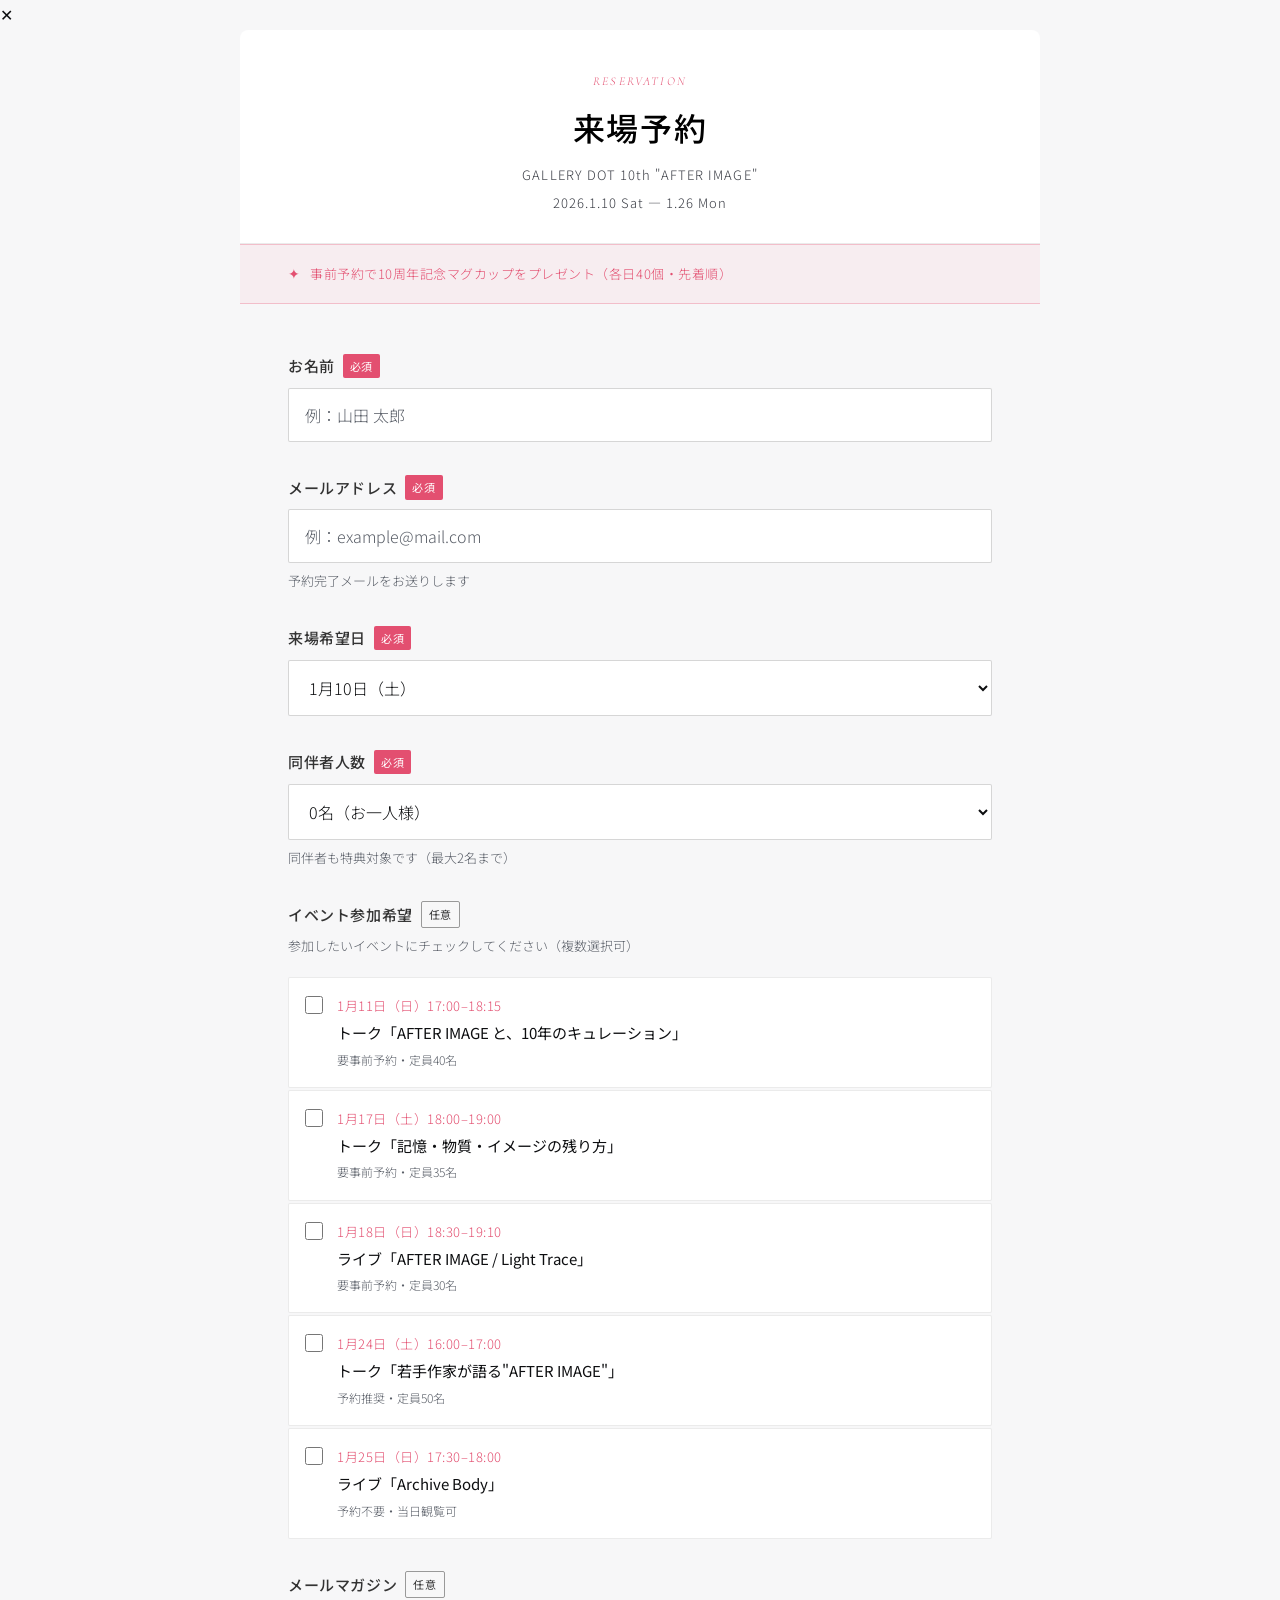
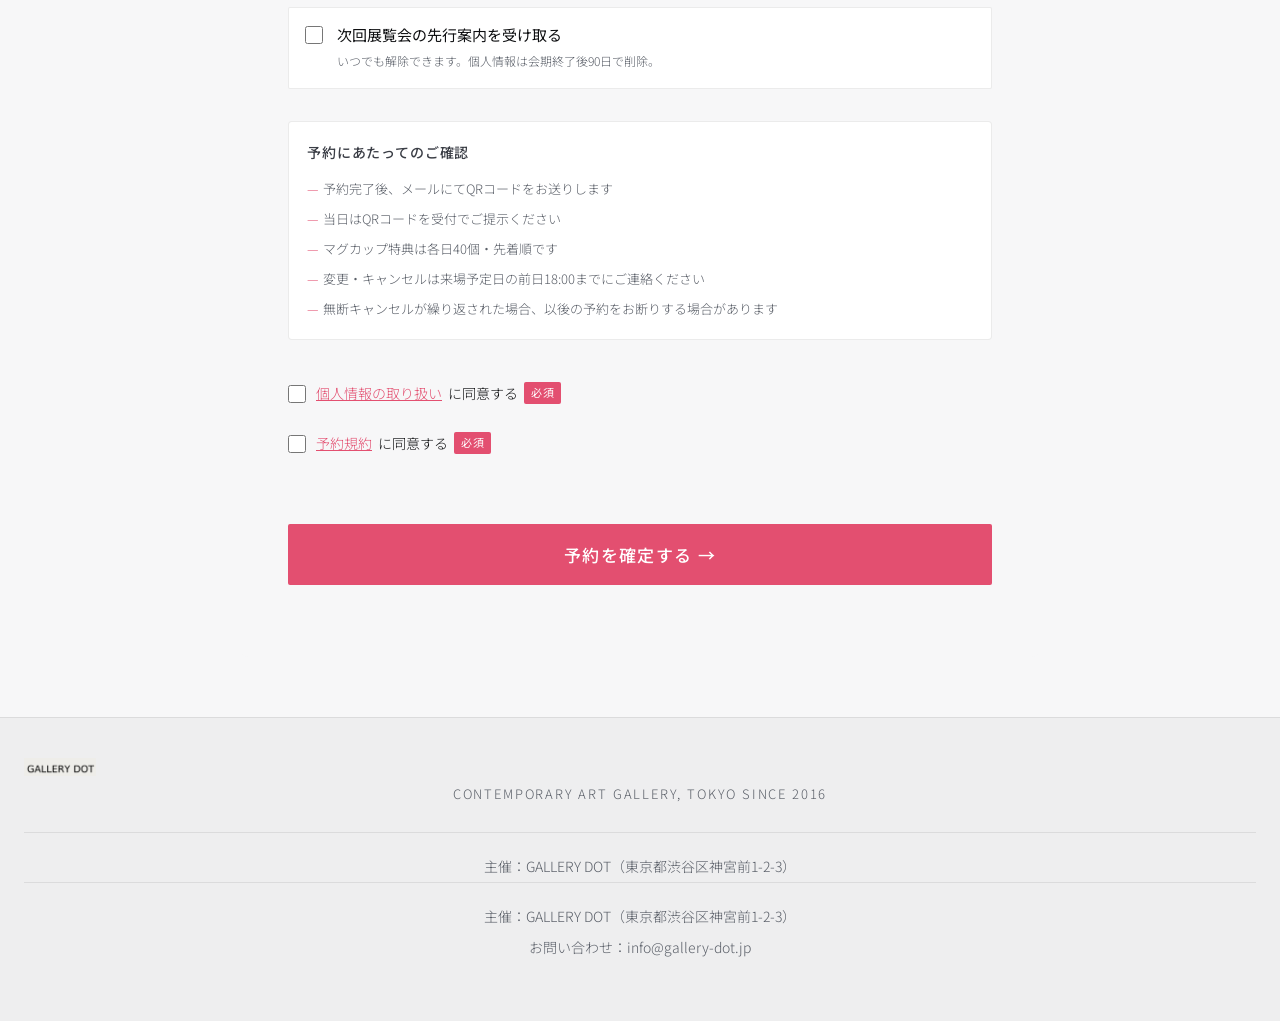
==== commit d4ba62f2: "PC対応・メール修正・バグ修正" ====
--- a/reservation.html
+++ b/reservation.html
@@ -18,7 +18,7 @@
 <body>
 
 <!-- 閉じるボタン -->
-<a href="index.html" class="rsv-back">← 戻る</a>
+<a href="index.html" class="rsv-close">✕</a>
 
 <!-- ヘッダー -->
 <section class="rsv-hero">
@@ -58,14 +58,12 @@
         <option value="0110">1月10日（土）</option>
         <option value="0111">1月11日（日）</option>
         <option value="0112">1月12日（月）</option>
-        <option value="0113">1月13日（火）※休廊</option>
         <option value="0114">1月14日（水）</option>
         <option value="0115">1月15日（木）</option>
         <option value="0116">1月16日（金）</option>
         <option value="0117">1月17日（土）</option>
         <option value="0118">1月18日（日）</option>
         <option value="0119">1月19日（月）</option>
-        <option value="0120">1月20日（火）※休廊</option>
         <option value="0121">1月21日（水）</option>
         <option value="0122">1月22日（木）</option>
         <option value="0123">1月23日（金）</option>
@@ -192,6 +190,6 @@
     主催：GALLERY DOT（東京都渋谷区神宮前1-2-3）<br>
     <div class="footer-info">
     主催：GALLERY DOT（東京都渋谷区神宮前1-2-3）<br>
-    お問い合わせ：<a href="/cdn-cgi/l/email-protection#bfd6d1d9d0ffd8ded3d3dacdc692dbd0cb91d5cf"><span class="__cf_email__" data-cfemail="2d44434b426d4a4c4141485f540049425903475d">[email&#160;protected]</span></a>
+    お問い合わせ：<a href="mailto:info@gallery-dot.jp">info@gallery-dot.jp</a>
   </div>
   <p c
--- a/style.css
+++ b/style.css
@@ -23,7 +23,7 @@
 .hero-bg{position:absolute;inset:0;z-index:0;background:#080a0c;}
 .hero-bg img{width:100%;height:100%;object-fit:cover;object-position:20% center;opacity:.9;}
 .hero-ov{position:absolute;inset:0;z-index:1;background:linear-gradient(to bottom,rgba(11,12,16,.1) 0%,rgba(11,12,16,.05) 30%,rgba(11,12,16,.55) 60%,rgba(11,12,16,.95) 85%,rgba(11,12,16,1) 100%);}
-.hero-content{position:relative;z-index:2;padding:0 24px;}
+.hero-content{position:relative;z-index:2;padding:80px 24px 0;}
 .hero-eye{font-size:16px;letter-spacing:.14em;color:var(--magenta);text-transform:uppercase;margin-bottom:18px;display:flex;align-items:center;gap:10px;}
 .hero-eye::before{content:'';display:block;width:20px;height:1px;background:var(--magenta);}
 .hero-h1{font-family:var(--ff-d);font-weight:300;font-size:62px;letter-spacing:.03em;line-height:.92;color:var(--t1);margin-bottom:6px;}
@@ -190,8 +190,8 @@
 .info-lbl{font-size:14px;letter-spacing:.1em;color:var(--t2);text-transform:uppercase;padding-top:2px;}
 .info-val{font-size:17px;color:var(--t1);line-height:1.85;}
 .info-val strong{color:var(--t1);font-weight:500;}
-.gallery-imgs-wrap{overflow:hidden;}
-.gallery-single-img{width:100%;height:auto;display:block;}
+.gallery-imgs-wrap{overflow:hidden;width:100%;aspect-ratio:4/3;}
+.gallery-single-img{width:100%;height:100%;object-fit:cover;object-position:25% center;display:block;}
 
 /* CTA BANNER */
 .cta-banner{padding:64px 24px;text-align:center;position:relative;overflow:hidden;border-top:0.5px solid var(--bd);}
@@ -318,22 +318,24 @@
 
   /* bodyの幅制限を解除・中央寄せ */
   body {
-    max-width: 1200px;
+    max-width: 100%;
     margin: 0 auto;
   }
 
-  /* コンテンツ幅を800pxに絞って中央寄せ */
+  /* 全セクション横幅フル・左右に余白 */
   .sec,
   .artists,
   .footer {
-    padding-left: max(40px, calc((100% - 800px) / 2));
-    padding-right: max(40px, calc((100% - 800px) / 2));
-  }
+    padding-left: 80px;
+    padding-right: 80px;
+  }
+
+
 
   /* タイムラインはposition:absoluteを使うのでpaddingをリセット */
   #history {
-    padding-left: max(40px, calc((100% - 800px) / 2));
-    padding-right: max(40px, calc((100% - 800px) / 2));
+    padding-left: 80px;
+    padding-right: 80px;
   }
   #history .tl-list {
     position: relative;
@@ -346,10 +348,56 @@
 
   /* ヒーローはコンテンツだけ中央に */
   .hero-content {
-    max-width: 800px;
+    max-width: 1100px;
     margin: 0 auto;
-    padding-left: 60px;
-    padding-right: 60px;
+    padding-left: 80px;
+    padding-right: 80px;
+  }
+  .hero-h1 {
+    font-size: 120px;
+  }
+  .hero-eye {
+    font-size: 40px;
+  }
+  .hero-sub {
+    font-size: 54px;
+  }
+  .hero-date {
+    font-size: 40px;
+  }
+  .hero-venue {
+    font-size: 40px;
+    display: inline;
+  }
+  .hero-date + .hero-venue::before {
+    content: " ";
+  }
+
+  /* CTAボタンをflex横並びに */
+  .cta-stack {
+    flex-direction: row;
+    gap: 16px;
+  }
+
+  /* アーティストカード：2カラムグリッド */
+  .a-list {
+    display: grid;
+    grid-template-columns: 1fr 1fr;
+    gap: 3px;
+    padding: 0;
+  }
+  .a-card {
+    grid-template-columns: 240px 1fr;
+  }
+  .a-img {
+    width: 240px;
+    aspect-ratio: 1;
+  }
+  .a-body {
+    padding: 24px 28px;
+  }
+  .a-name {
+    font-size: 22px;
   }
 
   /* ヒーロー画像：白い線が見えないよう左の作品だけ表示 */
@@ -408,34 +456,3 @@
   text-decoration: underline;
   text-underline-offset: 3px;
 }
-
-/* フッターSNSアイコン */
-.footer-sns {
-  display: flex;
-  justify-content: center;
-  gap: 20px;
-  margin-top: 20px;
-  margin-bottom: 4px;
-}
-.footer-sns-icon {
-  width: 44px;
-  height: 44px;
-  border-radius: 50%;
-  display: flex;
-  align-items: center;
-  justify-content: center;
-  font-size: 18px;
-  text-decoration: none;
-  transition: opacity .2s;
-}
-.footer-sns-icon:active {
-  opacity: .7;
-}
-
-@media (min-width: 768px) {
-  .footer-sns-icon {
-    width: 52px;
-    height: 52px;
-    font-size: 28px;
-  }
-}
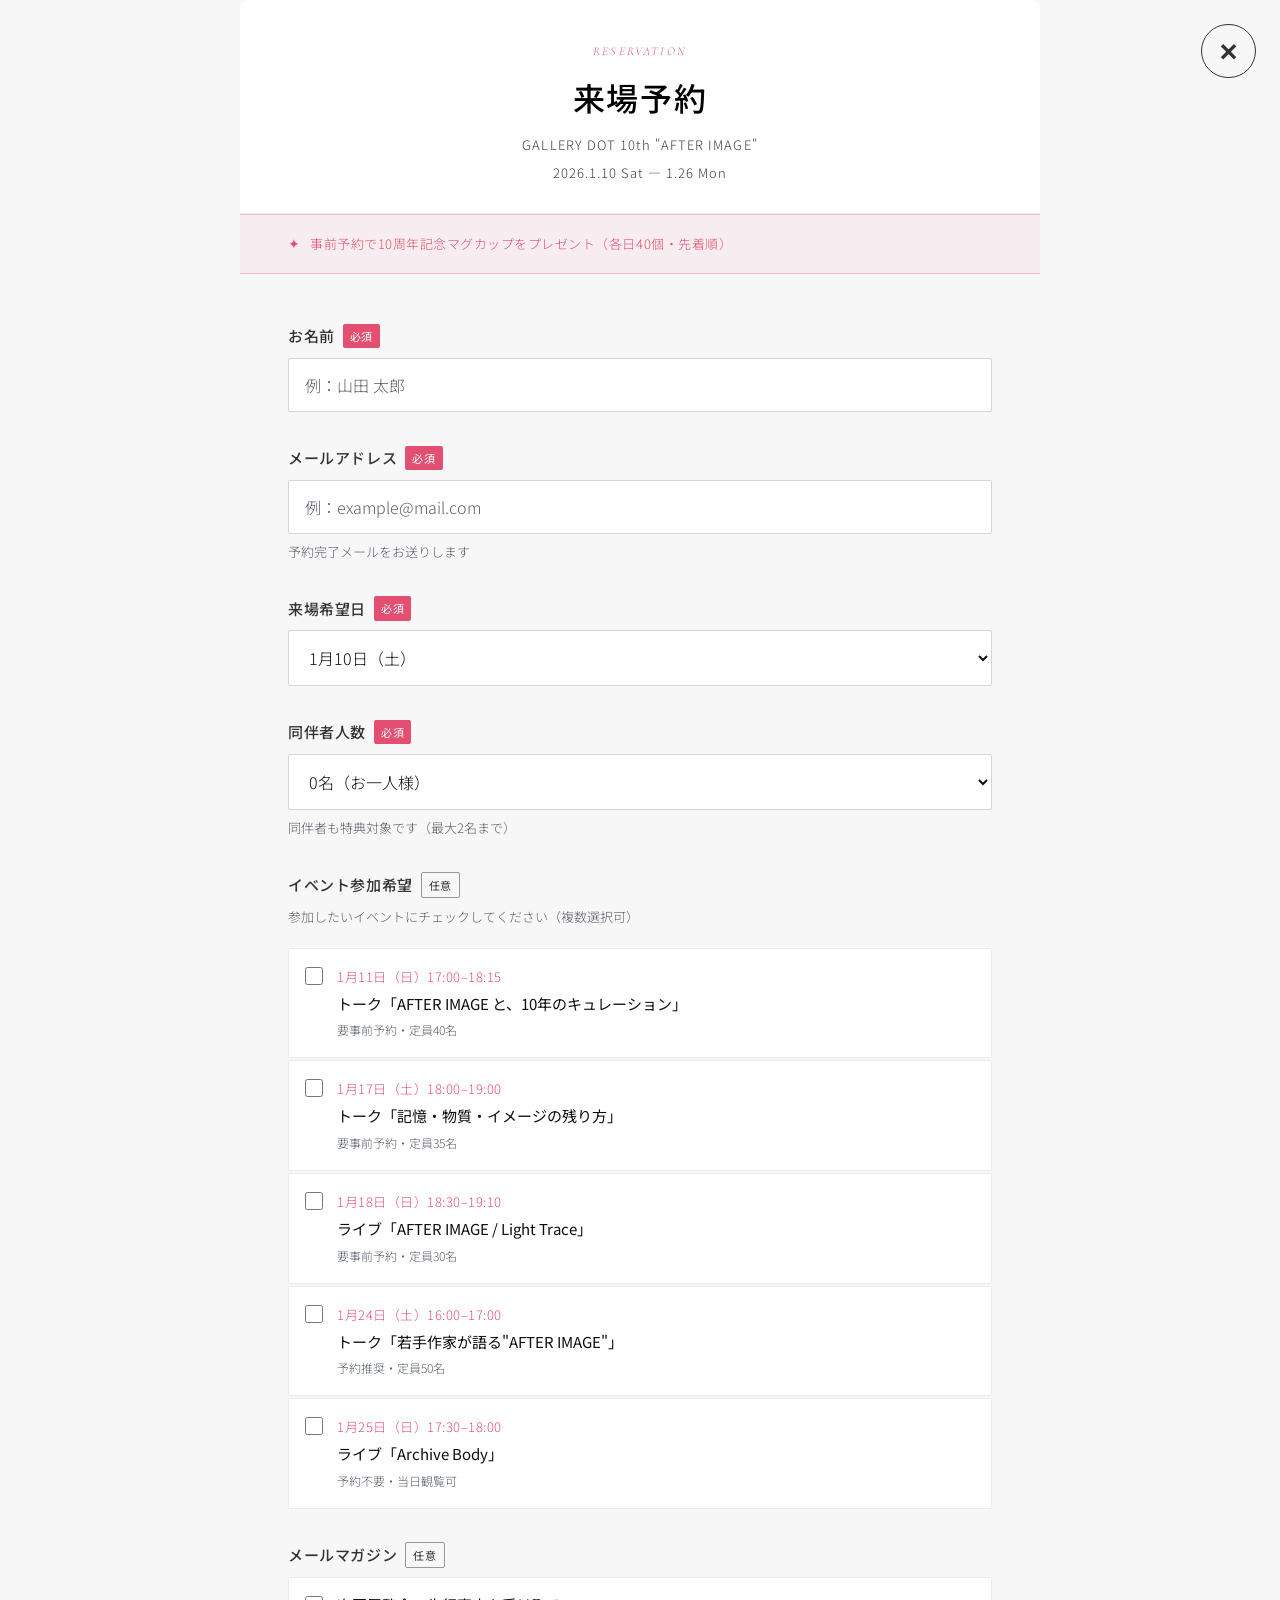
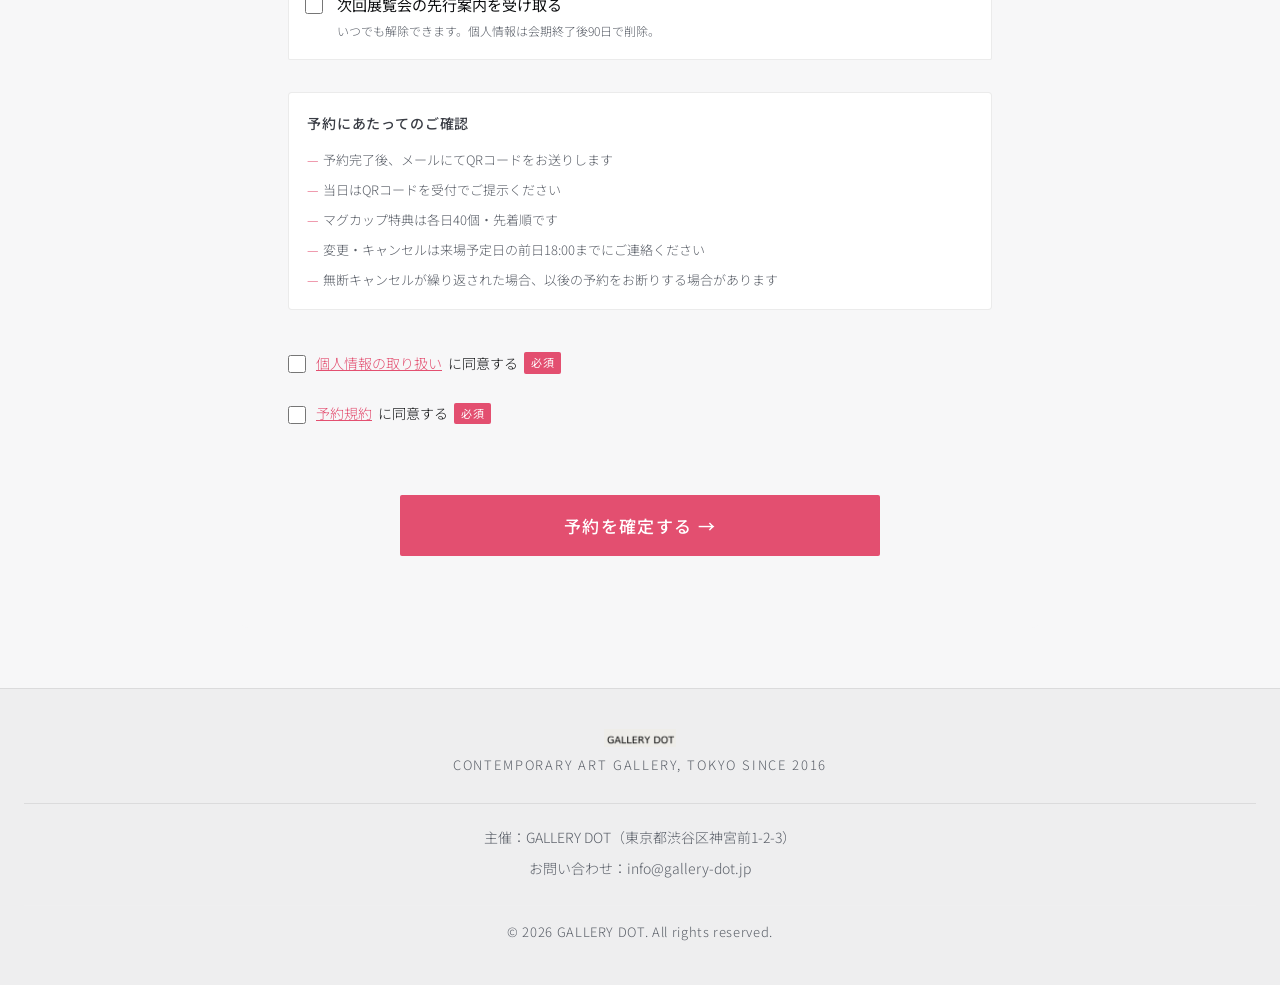
==== commit 849c8df3: "コーチフィードバック反映：SNSアイコン・スライドショー・フォーム修正" ====
--- a/reservation.html
+++ b/reservation.html
@@ -188,8 +188,10 @@
   <p class="footer-tag">Contemporary Art Gallery, Tokyo since 2016</p>
   <div class="footer-info">
     主催：GALLERY DOT（東京都渋谷区神宮前1-2-3）<br>
-    <div class="footer-info">
-    主催：GALLERY DOT（東京都渋谷区神宮前1-2-3）<br>
     お問い合わせ：<a href="mailto:info@gallery-dot.jp">info@gallery-dot.jp</a>
   </div>
-  <p c+  <p class="footer-copy">© 2026 GALLERY DOT. All rights reserved.</p>
+</footer>
+<script src="reservation.js"></script>
+</body>
+</html>
--- a/style.css
+++ b/style.css
@@ -21,7 +21,12 @@
 /* HERO */
 .hero{position:relative;min-height:100vh;min-height:100svh;display:flex;flex-direction:column;justify-content:flex-end;padding-bottom:64px;overflow:hidden;}
 .hero-bg{position:absolute;inset:0;z-index:0;background:#080a0c;}
-.hero-bg img{width:100%;height:100%;object-fit:cover;object-position:20% center;opacity:.9;}
+.hero-bg img{position:absolute;inset:0;width:100%;height:100%;object-fit:cover;object-position:20% center;opacity:0;transition:opacity 1.5s ease;}
+.hero-bg img.active{opacity:.9;}
+
+/* カップ画像フェードイン */
+.gift-img{transition:opacity .8s ease, transform .8s ease;}
+.gift-img.fade-hidden{opacity:0;transform:translateY(24px);}
 .hero-ov{position:absolute;inset:0;z-index:1;background:linear-gradient(to bottom,rgba(11,12,16,.1) 0%,rgba(11,12,16,.05) 30%,rgba(11,12,16,.55) 60%,rgba(11,12,16,.95) 85%,rgba(11,12,16,1) 100%);}
 .hero-content{position:relative;z-index:2;padding:80px 24px 0;}
 .hero-eye{font-size:16px;letter-spacing:.14em;color:var(--magenta);text-transform:uppercase;margin-bottom:18px;display:flex;align-items:center;gap:10px;}
@@ -84,9 +89,8 @@
 /* C-1: STEP図 */
 .gift-steps {
   display: flex;
-  align-items: center;
-  justify-content: center;
-  gap: 8px;
+  align-items: flex-start;
+  justify-content: space-between;
   margin-bottom: 24px;
   padding: 16px;
   background: #fff;
@@ -98,7 +102,7 @@
   align-items: center;
   justify-content: flex-start;
   gap: 6px;
-  flex: 1;
+  width: calc((100% - 48px) / 3);
   min-height: 70px;
 }
 .gift-step-num {
@@ -124,6 +128,7 @@
   font-size: 16px;
   color: var(--magenta);
   flex-shrink: 0;
+  margin-top: 6px;
 }
 
 /* CONCEPT */
@@ -236,6 +241,8 @@
 .li-line{background:rgba(6,199,85,.15);color:#06C755;}
 .li-ig{background:rgba(225,48,108,.15);color:#E1306C;}
 .li-x{background:rgba(255,255,255,.06);color:#fff;}
+.footer-sns{display:flex;gap:12px;margin-top:18px;justify-content:center;}
+.footer-sns-icon{width:44px;height:44px;border-radius:50%;display:flex;align-items:center;justify-content:center;font-size:20px;flex-shrink:0;}
 .lead-name{font-size:16px;color:var(--t1);font-weight:400;margin-bottom:3px;}
 .lead-desc{font-size:14px;color:var(--t3);}
 .lead-arr{color:var(--t3);font-size:20px;margin-left:auto;}
@@ -277,13 +284,14 @@
 }
 
 /* FOOTER */
-.footer{border-top:0.5px solid var(--bd);padding:48px 24px 56px;background:#0d0e10;}
+.footer{border-top:0.5px solid var(--bd);padding:48px 24px 56px;background:#0d0e10;text-align:center;}
 .footer-logo{height:18px;width:auto;margin-bottom:6px;filter:brightness(.6);}
 .footer-tag{font-size:13px;letter-spacing:.14em;color:var(--t3);text-transform:uppercase;margin-bottom:26px;}
 .footer-info{font-size:14px;color:var(--t3);line-height:2.2;border-top:0.5px solid var(--bd);padding-top:18px;margin-bottom:18px;}
-.footer-links{display:flex;flex-direction:column;gap:8px;}
+.footer-links{display:flex;flex-direction:column;gap:8px;align-items:center;}
 .footer-links a{font-size:13px;color:var(--t3);text-decoration:underline;text-underline-offset:3px;letter-spacing:.05em;}
 .footer-copy{font-size:13px;color:var(--t3);letter-spacing:.05em;margin-top:22px;padding-top:14px;border-top:0.5px solid var(--bd);line-height:1.9;}
+
 
 /* B-2: フッターCTA */
 .footer-cta {
@@ -379,6 +387,32 @@
     gap: 16px;
   }
 
+  /* PCでボタン幅を制限・中央寄せ */
+  .btn-p {
+    max-width: 480px;
+    width: 100%;
+    margin: 0 auto;
+  }
+  .footer-cta-btn {
+    max-width: 480px;
+    margin: 0 auto;
+  }
+  .mini-cta {
+    align-items: center;
+    max-width: 560px;
+    margin-left: auto;
+    margin-right: auto;
+  }
+  .mini-cta-btn {
+    max-width: 480px;
+    width: 100%;
+  }
+  .cta-banner {
+    display: flex;
+    flex-direction: column;
+    align-items: center;
+  }
+
   /* アーティストカード：2カラムグリッド */
   .a-list {
     display: grid;
--- a/reservation.css
+++ b/reservation.css
@@ -34,7 +34,7 @@
 }
 
 /* 閉じるボタン */
-.rsv-back {
+.rsv-close {
   position: fixed;
   top: 16px;
   right: 16px;
@@ -51,16 +51,8 @@
   z-index: 100;
   letter-spacing: .04em;
 }
-.rsv-back:active {
+.rsv-close:active {
   opacity: .7;
-}
-@media (min-width: 768px) {
-  .rsv-back {
-    font-size: 24px;
-    padding: 4px 16px;
-    top: 24px;
-    right: 24px;
-  }
 }
 
 /* ヒーロー */
@@ -308,9 +300,12 @@
 .footer {
   background: var(--mist2);
   border-top: 0.5px solid var(--lbd);
+  text-align: center;
 }
 .footer-logo {
   filter: invert(1);
+  display: block;
+  margin: 0 auto 6px;
 }
 .footer-tag,
 .footer-copy {
@@ -599,6 +594,8 @@
 
   /* 閉じるボタン位置調整 */
   .rsv-close {
+    font-size: 24px;
+    padding: 4px 16px;
     top: 24px;
     right: 24px;
   }
@@ -608,4 +605,10 @@
     text-align: center;
     padding: 40px 24px;
   }
-}
+
+  /* 送信ボタン幅を制限 */
+  .rsv-submit {
+    max-width: 480px;
+    margin: 0 auto;
+  }
+}
